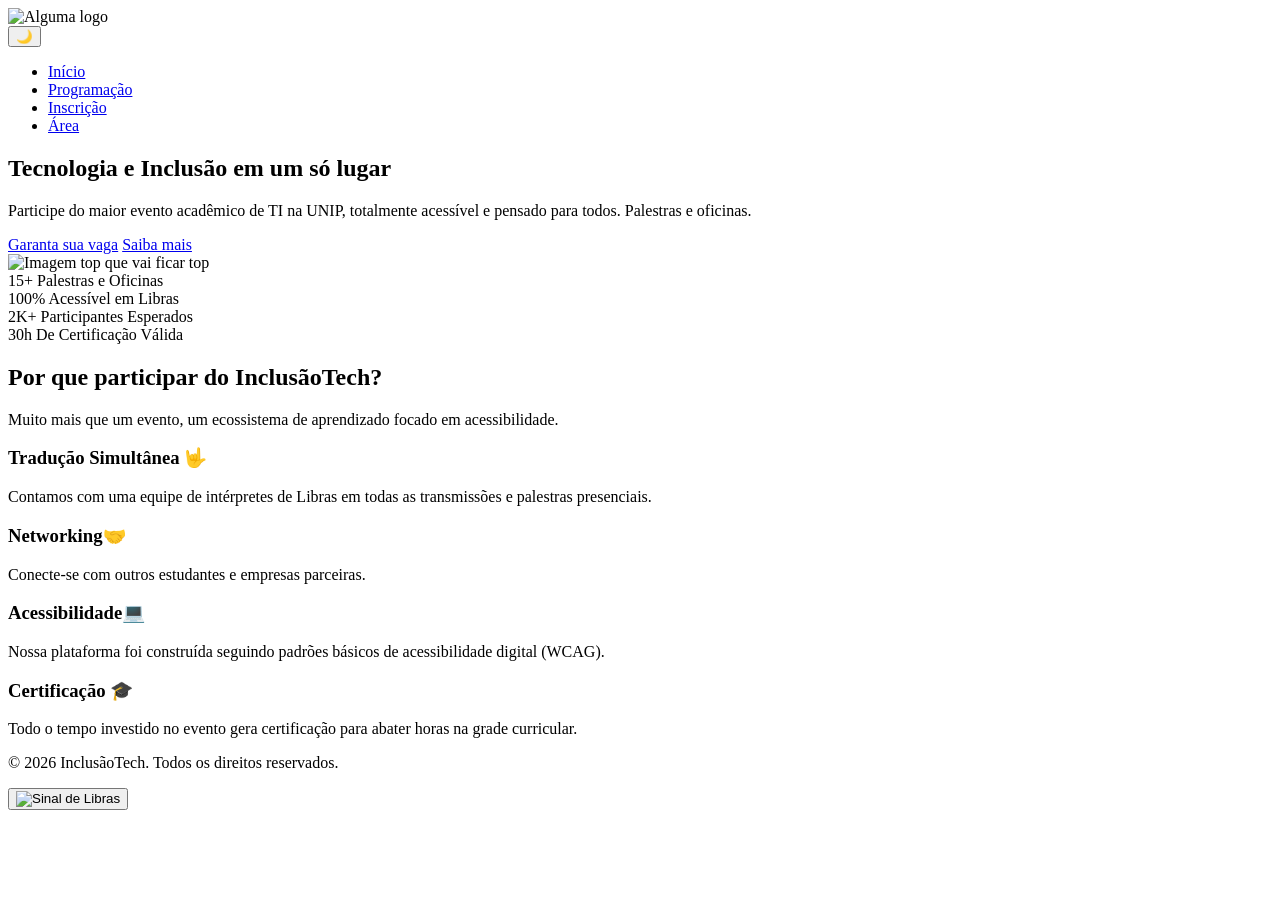
==== index.html @ a6cc50b3 "Add files via upload" ====
<!DOCTYPE html>
<html lang="pt-BR">
<head>
    <meta charset="UTF-8">
    <meta name="viewport" content="width=device-width, initial-scale=1.0">
    <title>InclusãoTech - Tecnologia e Acessibilidade em TI</title>
    
    <link rel="stylesheet" href="CSS/style.css">
</head>
<body>

    <header class="cabecalho-principal">
        <div class="container flex-container">
            <div class="logo">
                <img src="img/logo-placeholder.png" alt="Alguma logo ">
            </div>
            
            <button id="btn-tema" class="btn-tema" aria-label="Alternar tema">🌙</button>

            <nav class="navegacao-principal">
                <ul>
                    <li><a href="index.html">Início</a></li>
                    <li><a href="programacao.html">Programação</a></li>
                    <li><a href="formulario.html">Inscrição</a></li>
                    <li><a href="area-participante.html">Área</a></li>
                </ul>
            </nav>
        </div>
    </header>

    <main>
        <section class="hero" id="inicio">
            <div class="container grid-hero">
                <div class="hero-conteudo">
                    <h1>Tecnologia e Inclusão em um só lugar</h1>
                    <p>Participe do maior evento acadêmico de TI na UNIP, totalmente acessível e pensado para todos. Palestras e oficinas.</p>
                    <div class="hero-botoes">
                        <a href="formulario.html" class="btn-primario">Garanta sua vaga</a>
                        <a href="#diferenciais" class="btn-secundario">Saiba mais</a>
                    </div>
                </div>
                <div class="hero-imagem">
                    <img src="img/hero-ilustration.png" alt="Imagem top que vai ficar top">
                </div>
            </div>
        </section>

        <section class="estatisticas">
            <div class="container grid-quatro-colunas">
                <div class="stat-item simple-card">
                    <span class="stat-numero">15+</span>
                    <span class="stat-texto">Palestras e Oficinas</span>
                </div>
                <div class="stat-item simple-card">
                    <span class="stat-numero">100%</span>
                    <span class="stat-texto">Acessível em Libras</span>
                </div>
                <div class="stat-item simple-card">
                    <span class="stat-numero">2K+</span>
                    <span class="stat-texto">Participantes Esperados</span>
                </div>
                <div class="stat-item simple-card">
                    <span class="stat-numero">30h</span>
                    <span class="stat-texto">De Certificação Válida</span>
                </div>
            </div>
        </section>

        <section id="diferenciais" class="diferenciais container">
            <div class="cabecalho-secao">
                <h2>Por que participar do InclusãoTech?</h2>
                <p>Muito mais que um evento, um ecossistema de aprendizado focado em acessibilidade.</p>
            </div>
            
            <div class="bento-grid">
                <div class="bento-item bento-grande simple-card">
                    <h3>Tradução Simultânea 🤟</h3>
                    <p>Contamos com uma equipe de intérpretes de Libras em todas as transmissões e palestras presenciais.</p>
                </div>
                <div class="bento-item simple-card">
                    <h3>Networking🤝</h3>
                    <p>Conecte-se com outros estudantes e empresas parceiras.</p>
                </div>
                <div class="bento-item simple-card">
                    <h3>Acessibilidade💻</h3>
                    <p>Nossa plataforma foi construída seguindo padrões básicos de acessibilidade digital (WCAG).</p>
                </div>
                <div class="bento-item bento-largo simple-card">
                    <h3>Certificação 🎓</h3>
                    <p>Todo o tempo investido no evento gera certificação para abater horas na grade curricular.</p>
                </div>
            </div>
        </section>
    </main>

    <footer class="rodape-principal">
        <div class="container"><p>&copy; 2026 InclusãoTech. Todos os direitos reservados.</p></div>
    </footer>

    <button class="btn-libras" aria-label="Ativar tradutor de Libras">
        <img src="img/icone-libras.png" alt="Sinal de Libras">
    </button>

    <script src="js/script.js"></script>
</body>
</html>
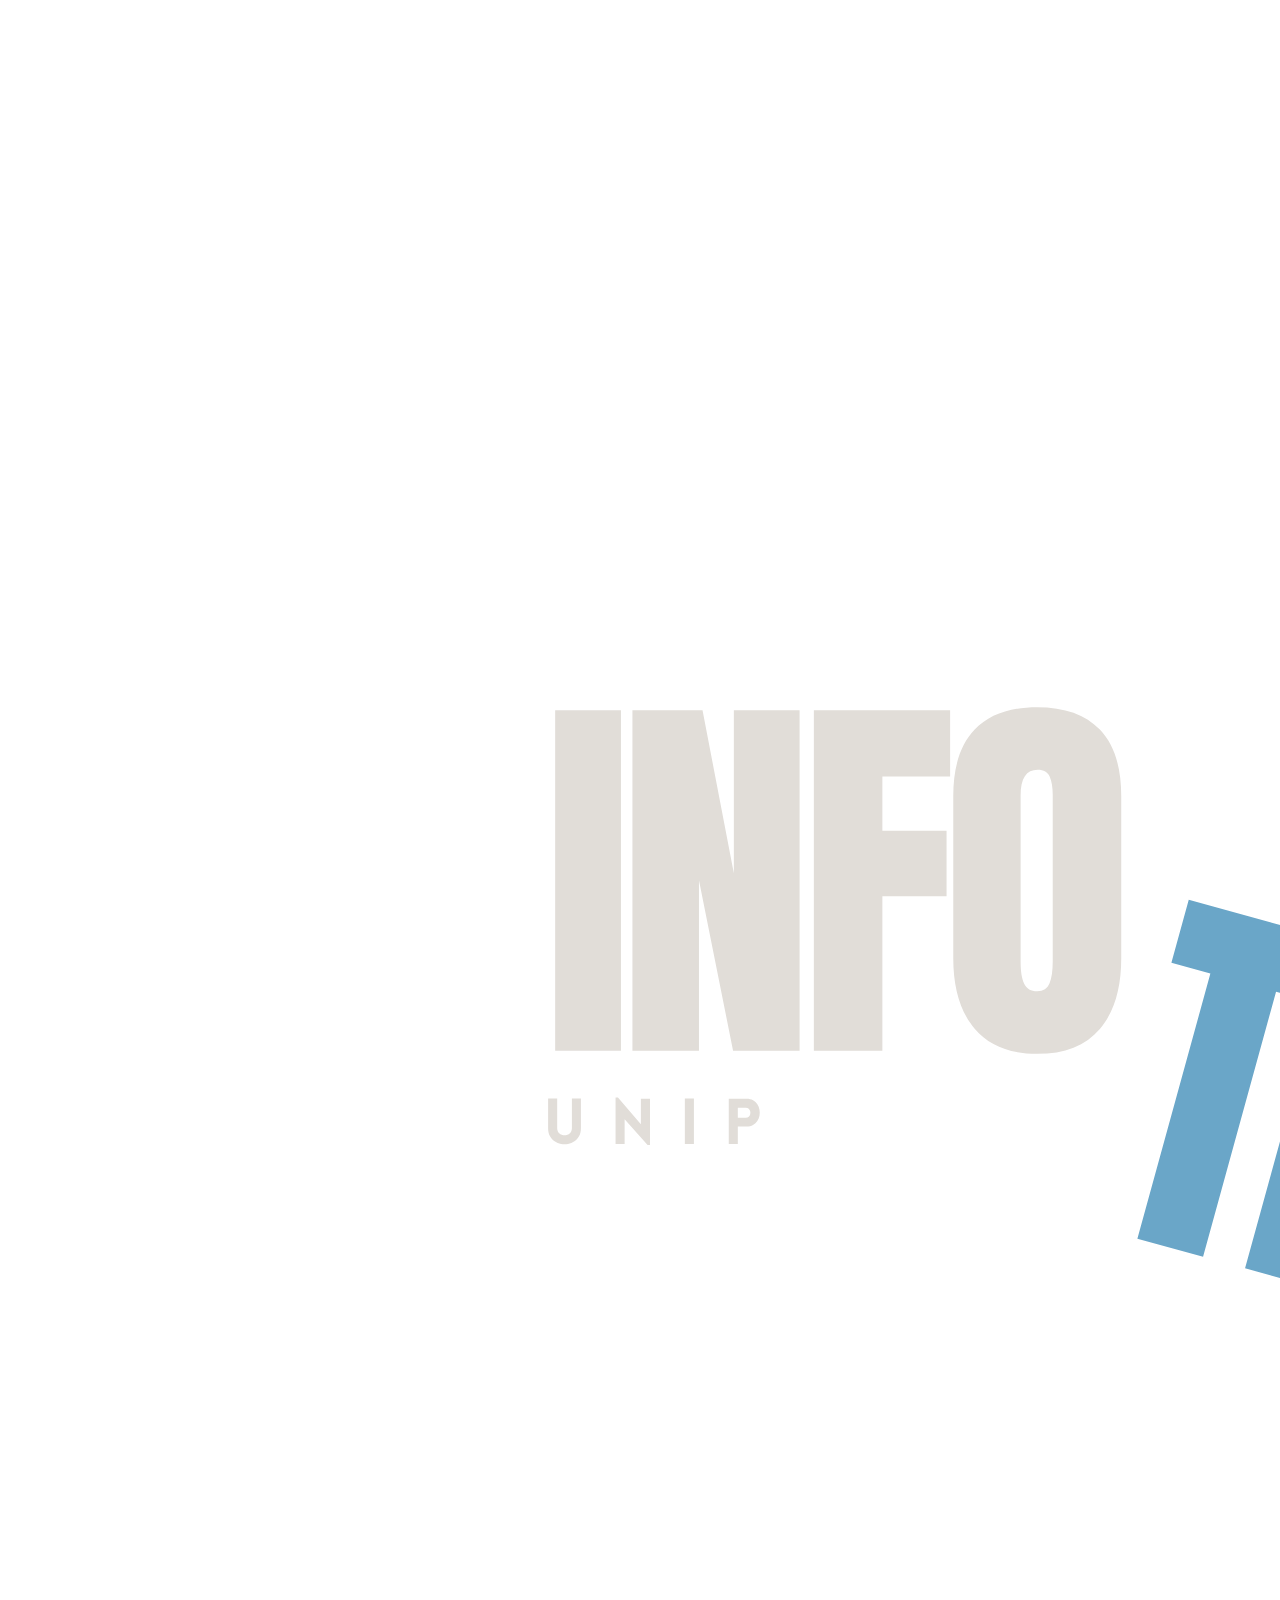
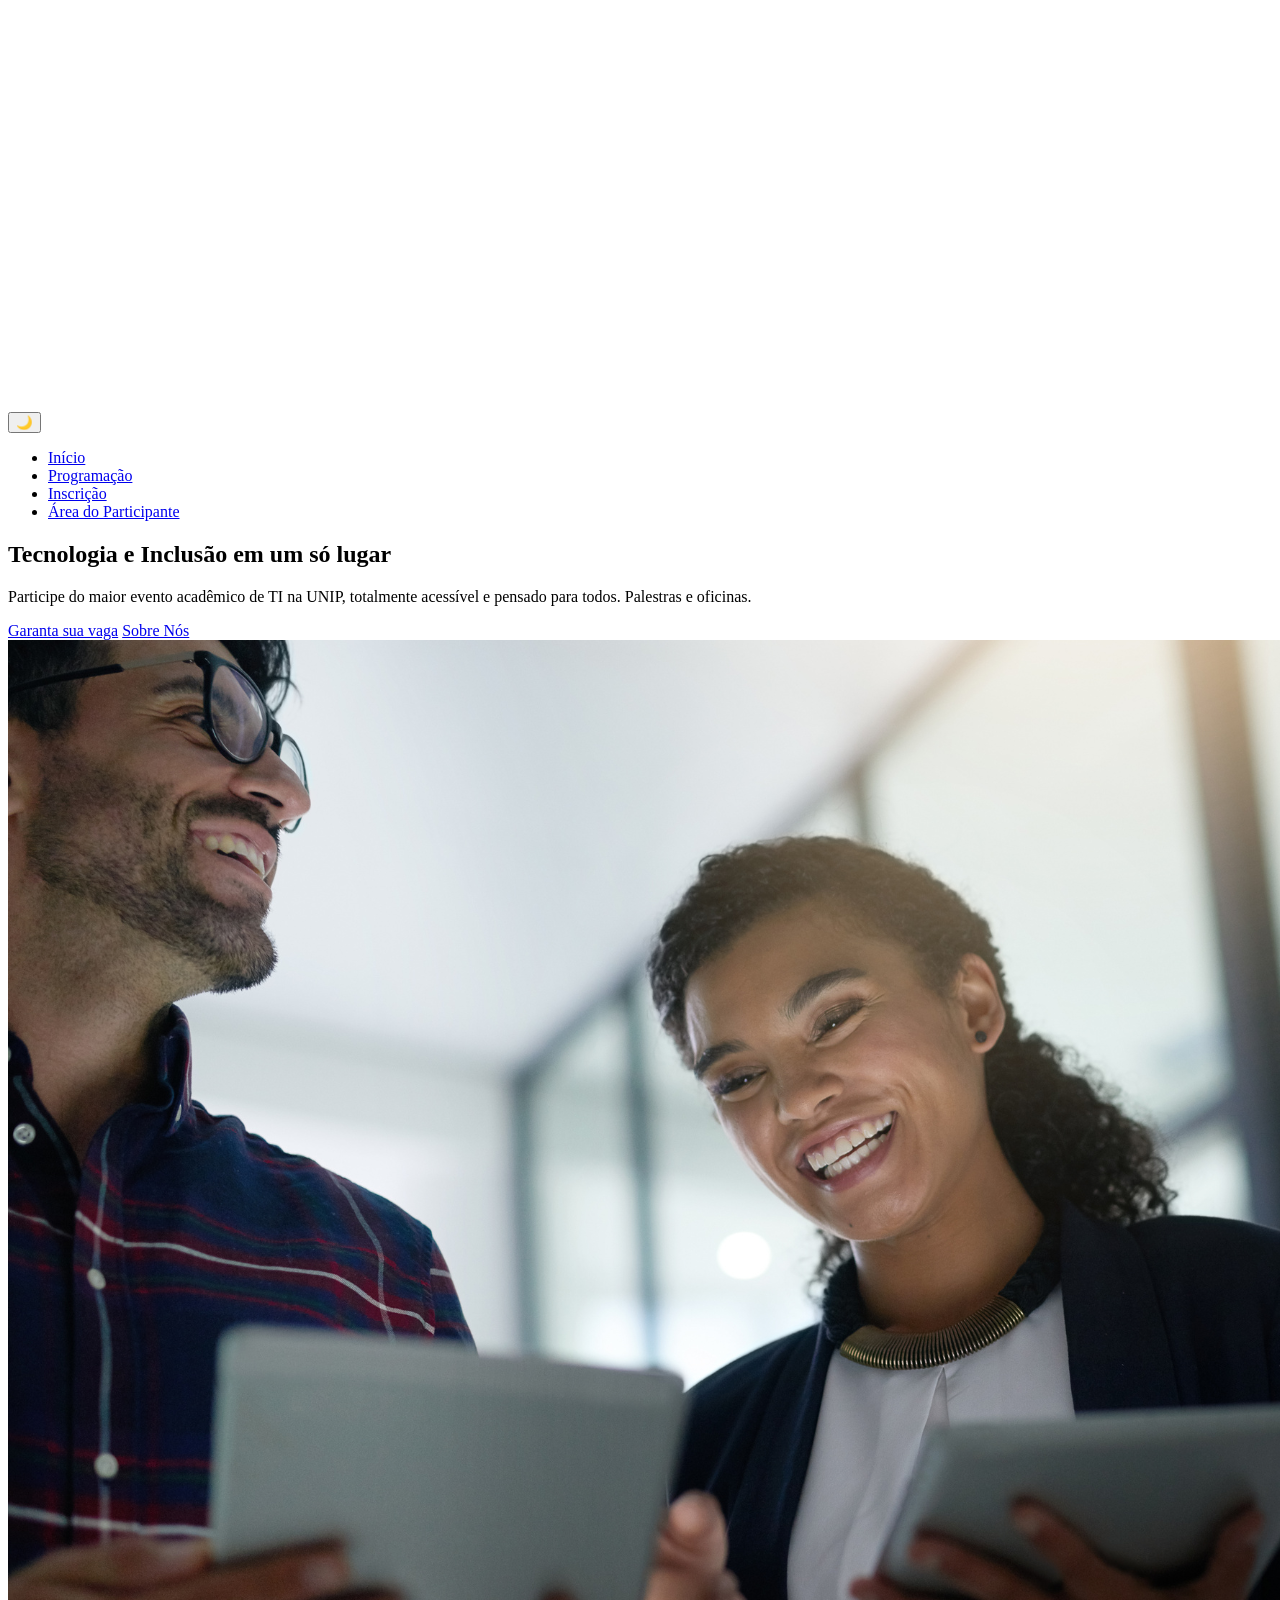
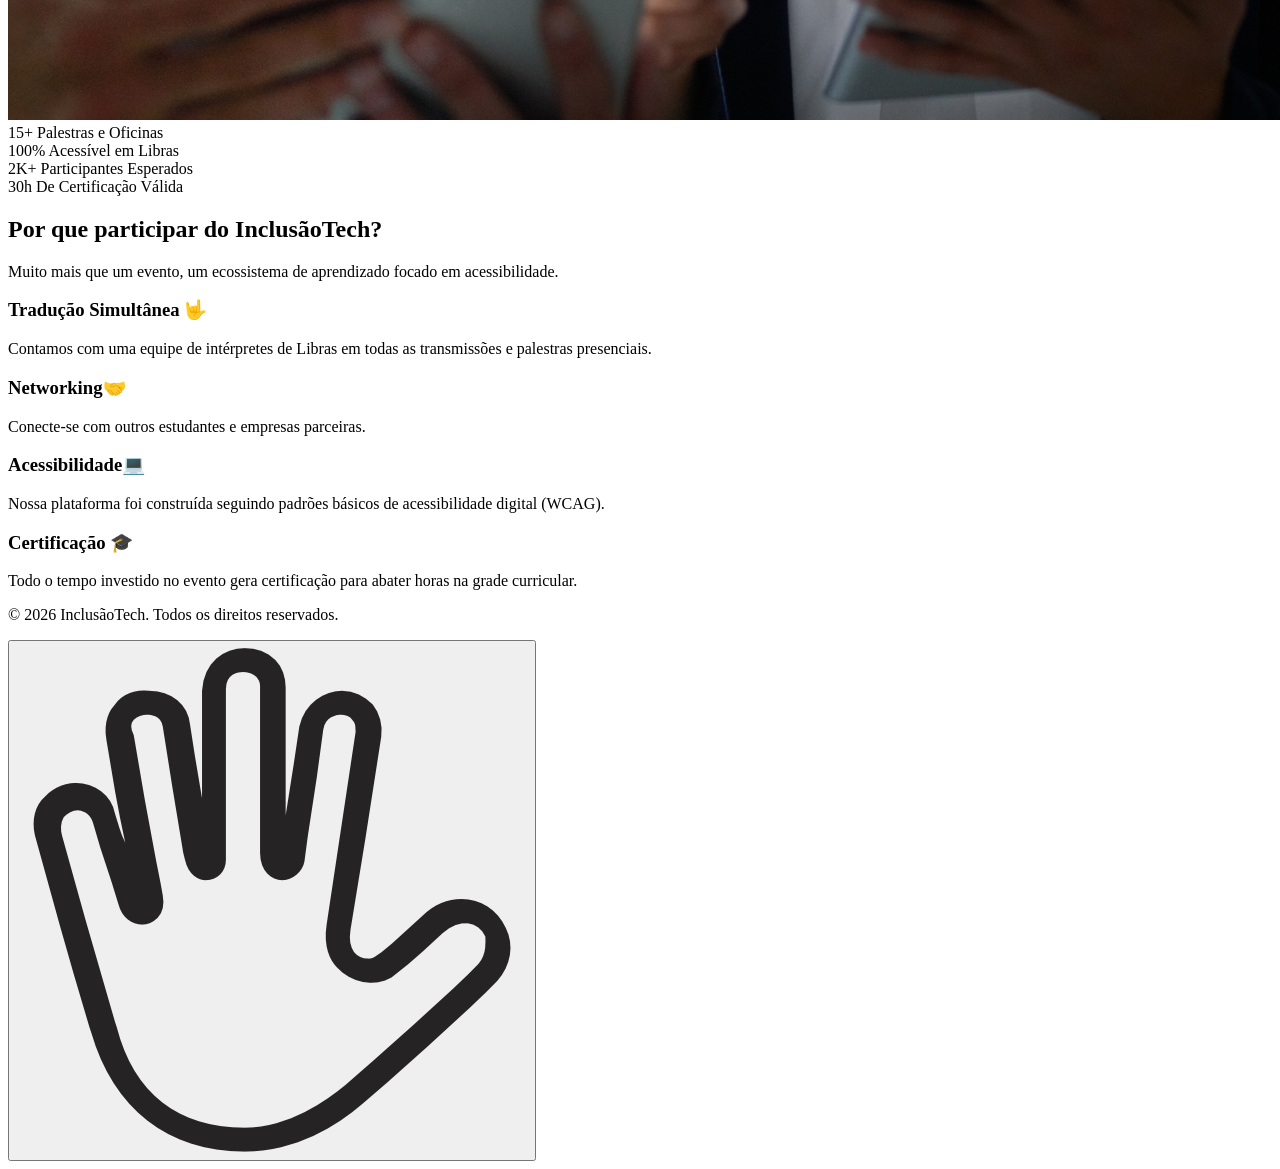
==== commit 42aa3a5a: "Ajuste de layout full-width, nova logo e correção da checkbox" ====
--- a/index.html
+++ b/index.html
@@ -12,7 +12,7 @@
     <header class="cabecalho-principal">
         <div class="container flex-container">
             <div class="logo">
-                <img src="img/logo-placeholder.png" alt="Alguma logo ">
+                <img src="img/INFo.svg" >
             </div>
             
             <button id="btn-tema" class="btn-tema" aria-label="Alternar tema">🌙</button>
@@ -22,25 +22,25 @@
                     <li><a href="index.html">Início</a></li>
                     <li><a href="programacao.html">Programação</a></li>
                     <li><a href="formulario.html">Inscrição</a></li>
-                    <li><a href="area-participante.html">Área</a></li>
+                    <li><a href="area-participante.html">Área do Participante   </a></li>
                 </ul>
             </nav>
         </div>
     </header>
 
     <main>
-        <section class="hero" id="inicio">
-            <div class="container grid-hero">
+        <section class="hero-wrapper">
+            <div class="container">
                 <div class="hero-conteudo">
                     <h1>Tecnologia e Inclusão em um só lugar</h1>
                     <p>Participe do maior evento acadêmico de TI na UNIP, totalmente acessível e pensado para todos. Palestras e oficinas.</p>
                     <div class="hero-botoes">
                         <a href="formulario.html" class="btn-primario">Garanta sua vaga</a>
-                        <a href="#diferenciais" class="btn-secundario">Saiba mais</a>
+                        <a href="sobre.html" class="btn-secundario">Sobre Nós</a>
                     </div>
                 </div>
                 <div class="hero-imagem">
-                    <img src="img/hero-ilustration.png" alt="Imagem top que vai ficar top">
+                    <img src="img/Pessoas.png" alt="Ilustração de pessoas diversas usando tecnologia">
                 </div>
             </div>
         </section>
@@ -98,7 +98,7 @@
     </footer>
 
     <button class="btn-libras" aria-label="Ativar tradutor de Libras">
-        <img src="img/icone-libras.png" alt="Sinal de Libras">
+        <img src="img/Libras.png" alt="Sinal de Libras">
     </button>
 
     <script src="js/script.js"></script>
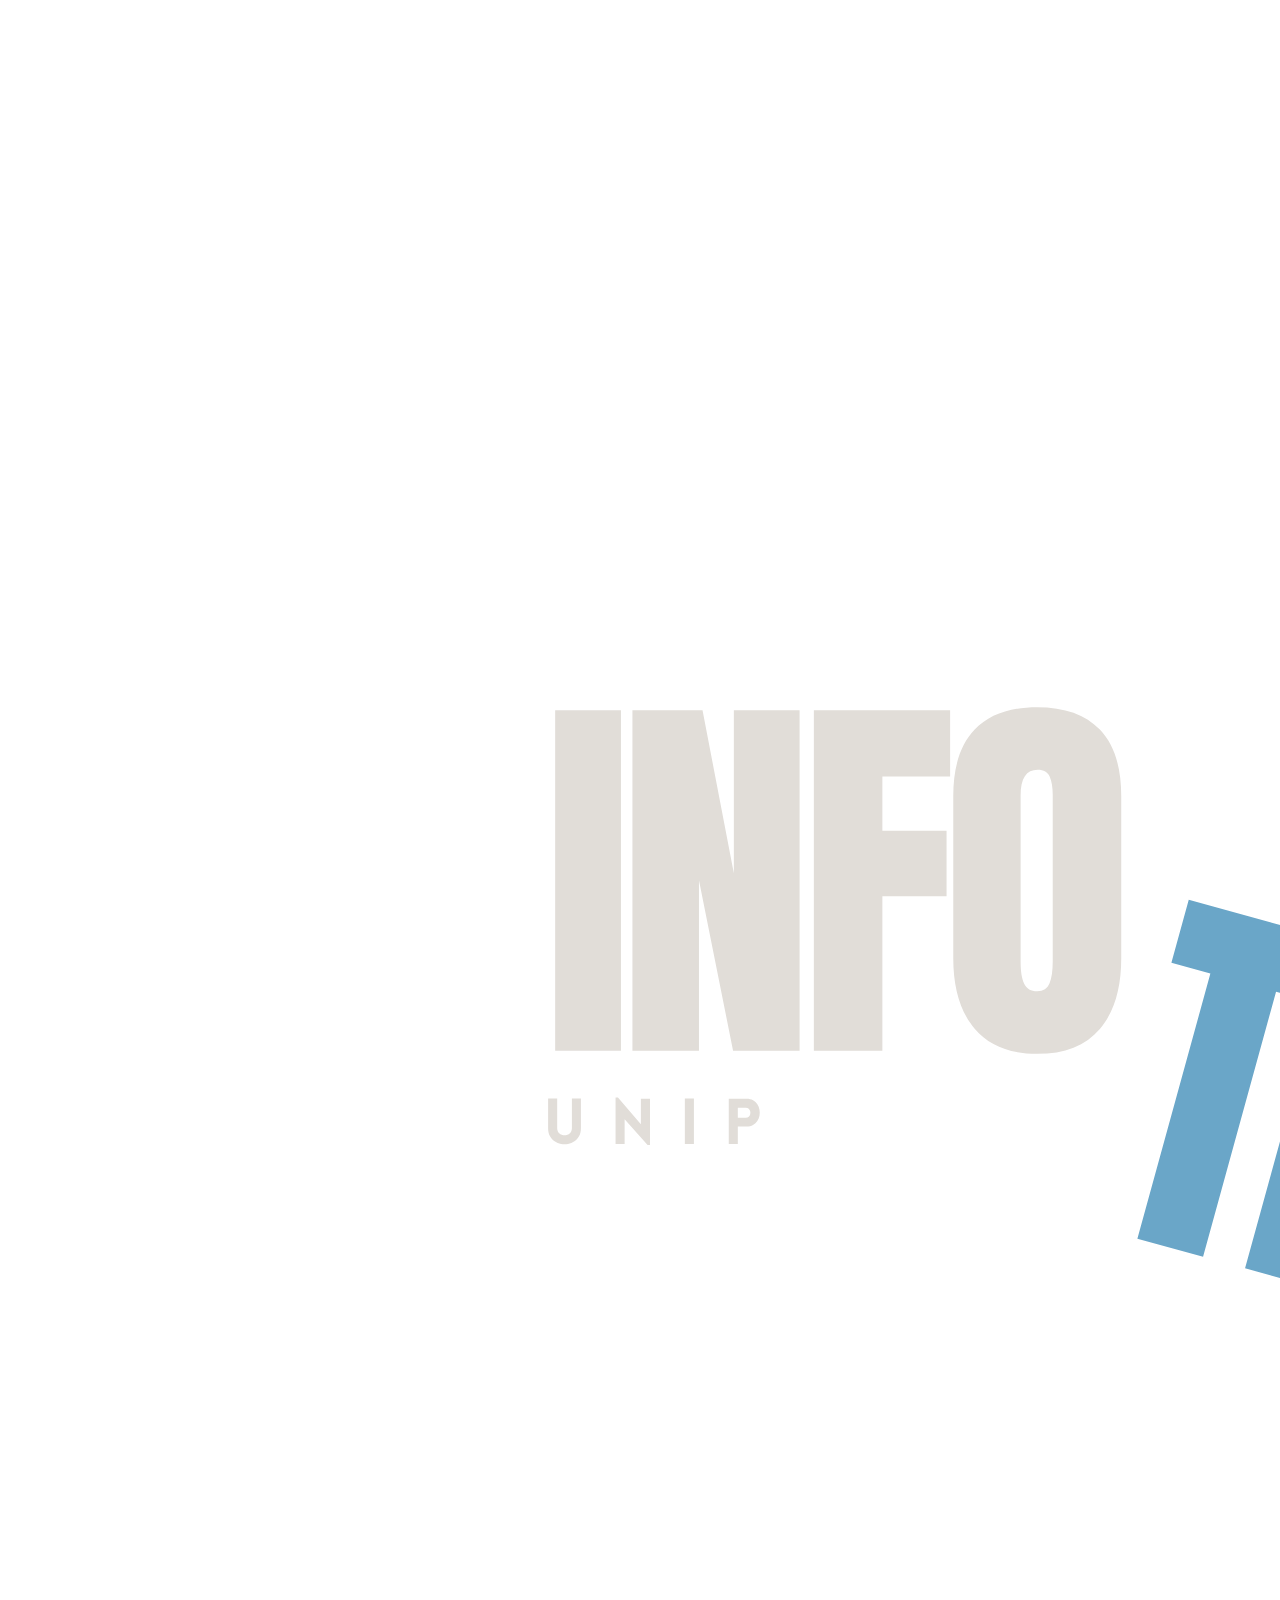
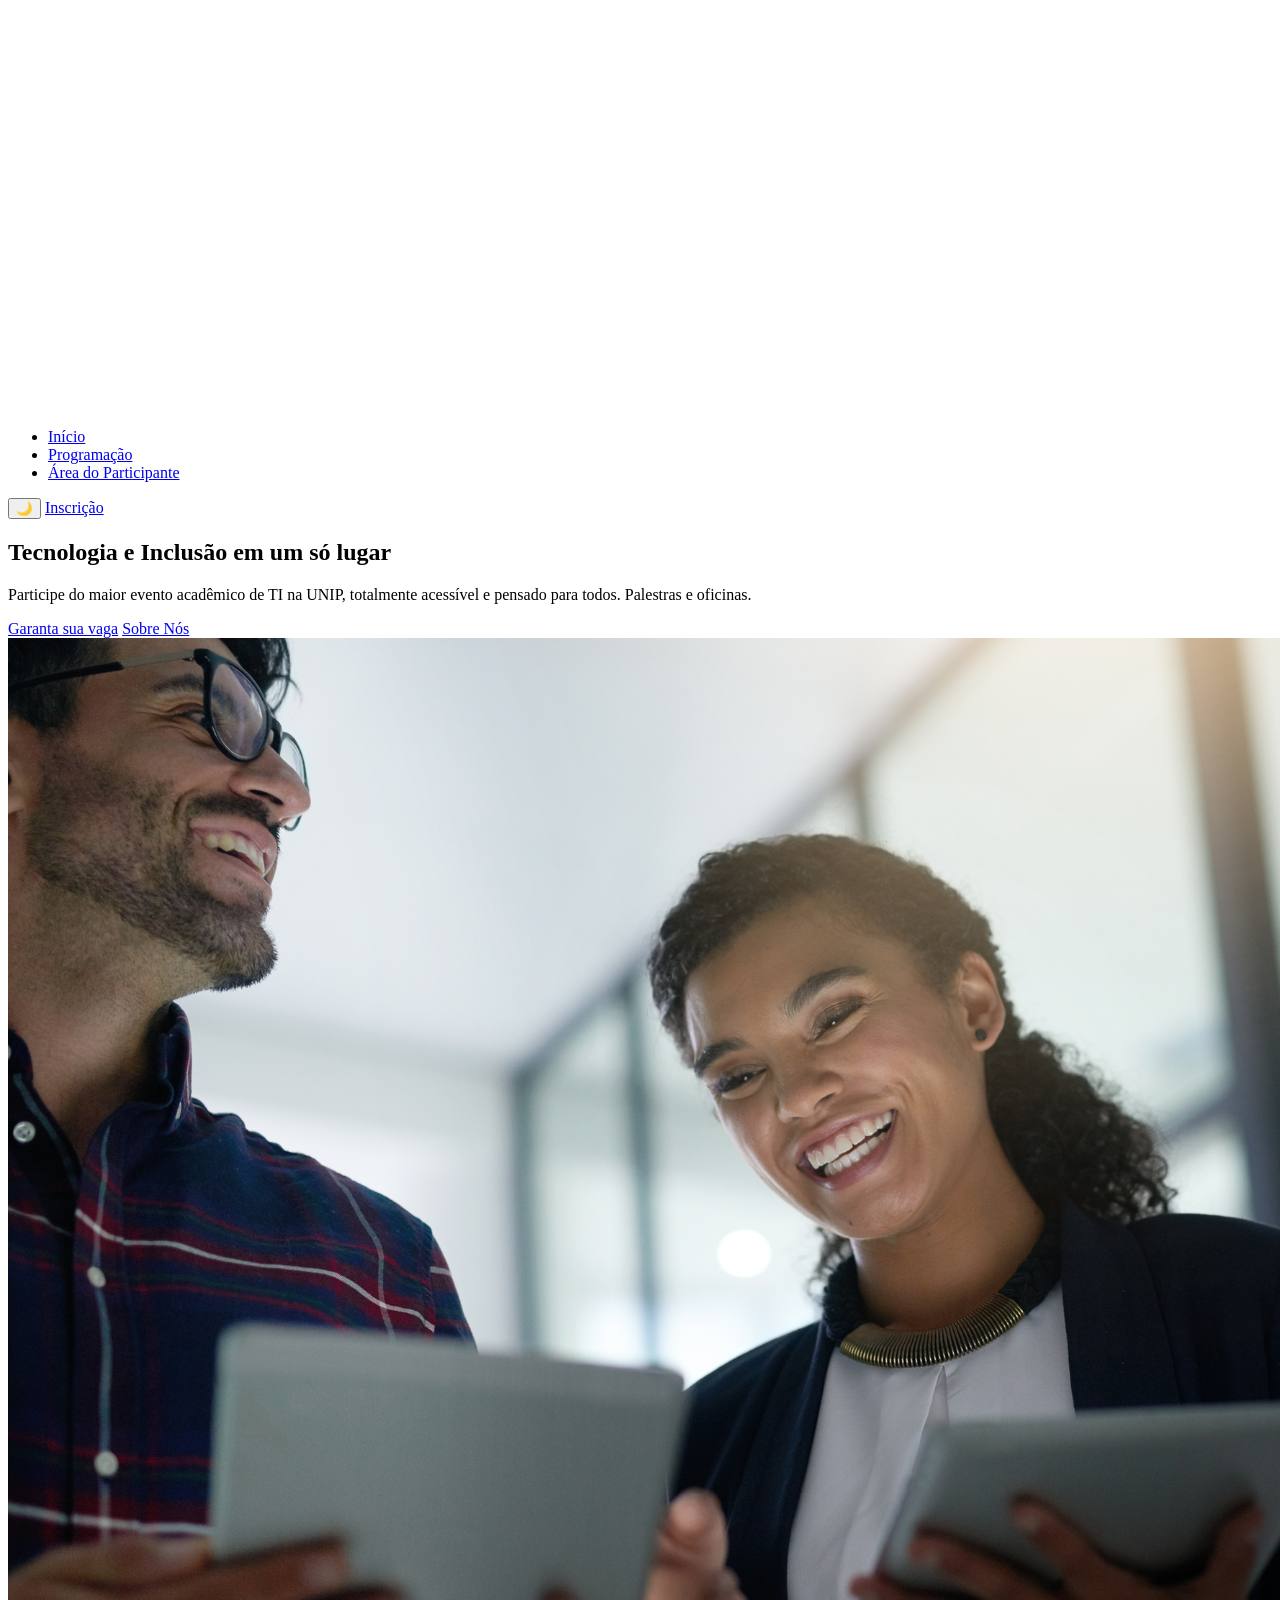
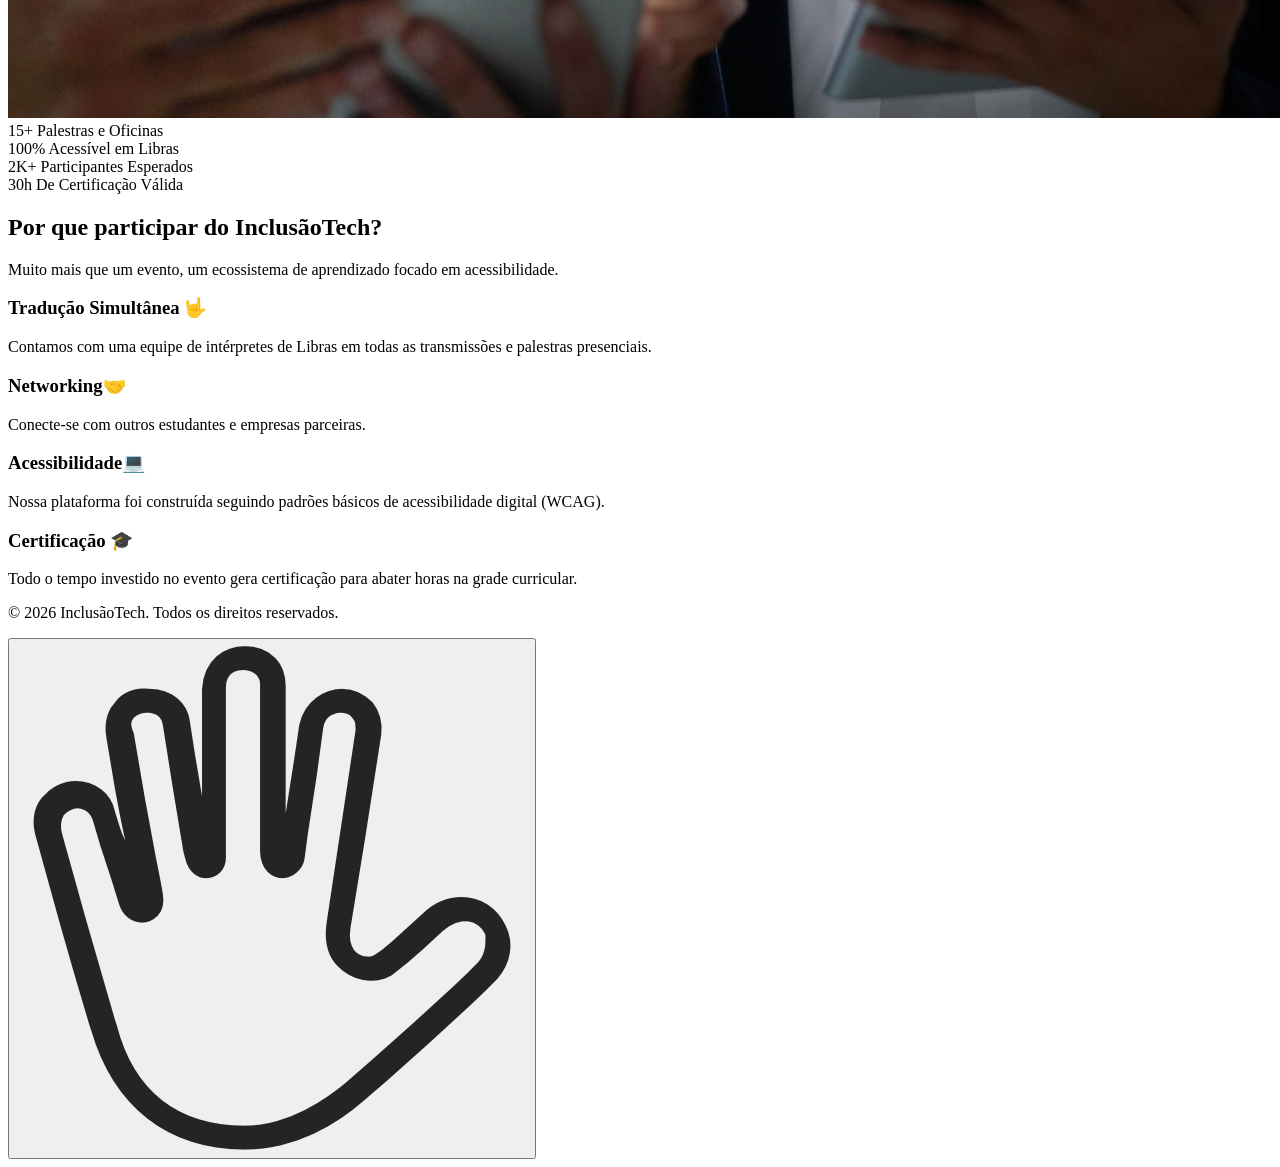
==== commit 10b00bd0: "ultima configuração da NavBar" ====
--- a/index.html
+++ b/index.html
@@ -10,24 +10,27 @@
 <body>
 
     <header class="cabecalho-principal">
-        <div class="container flex-container">
+        <div class="container navbar-grid">
             <div class="logo">
-                <img src="img/INFo.svg" >
+                <a href="index.html">
+                    <img src="img/INFo.svg" alt="Logo InfoTech UNIP">
+                </a>
             </div>
-            
-            <button id="btn-tema" class="btn-tema" aria-label="Alternar tema">🌙</button>
 
             <nav class="navegacao-principal">
                 <ul>
                     <li><a href="index.html">Início</a></li>
                     <li><a href="programacao.html">Programação</a></li>
-                    <li><a href="formulario.html">Inscrição</a></li>
-                    <li><a href="area-participante.html">Área do Participante   </a></li>
+                    <li><a href="area-participante.html">Área do Participante</a></li>  
                 </ul>
             </nav>
+
+            <div class="navbar-acoes">
+                <button id="btn-tema" class="btn-tema" title="Alternar Tema">🌙</button>
+                <a href="formulario.html" class="btn-nav-inscricao">Inscrição</a>
+            </div>
         </div>
     </header>
-
     <main>
         <section class="hero-wrapper">
             <div class="container">
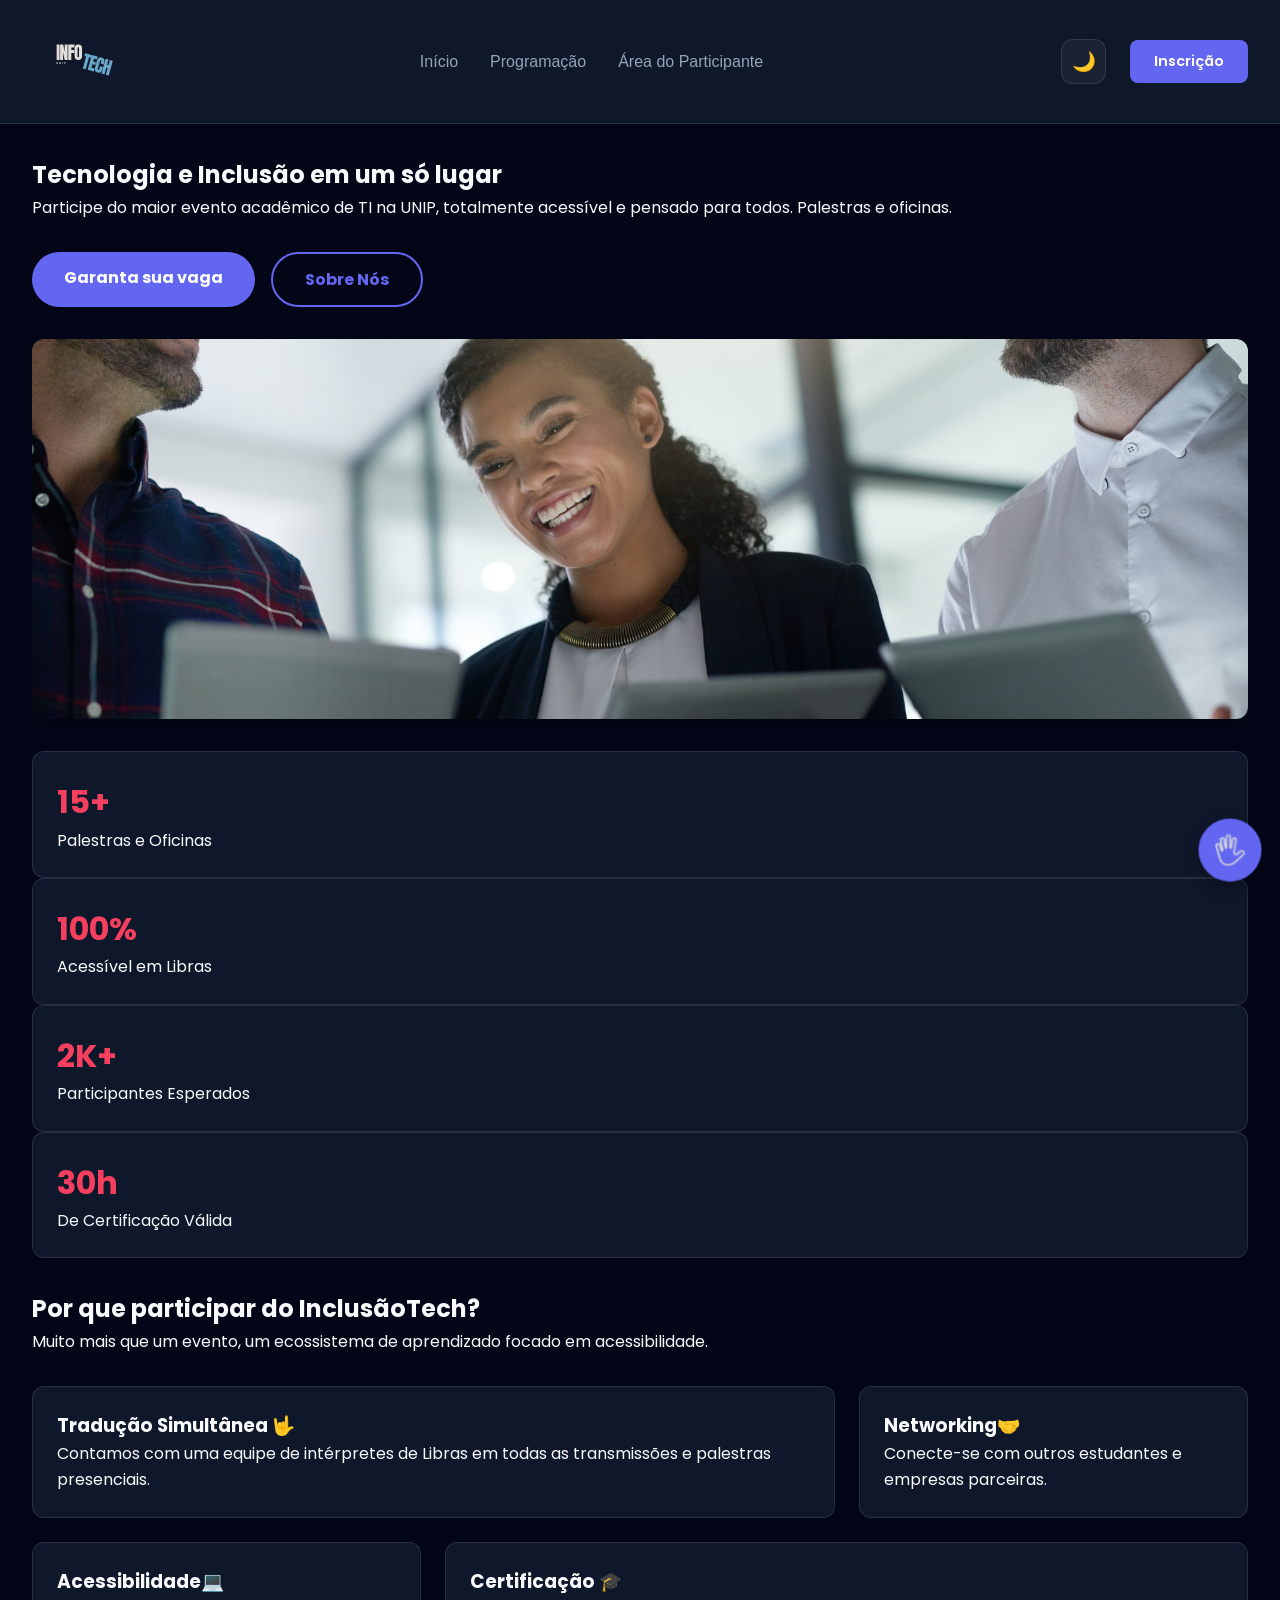
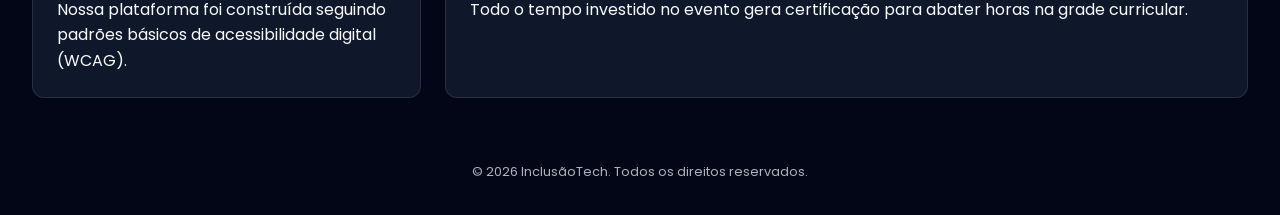
==== commit bf530bc6: "organizacao de pastas" ====
--- a/index.html
+++ b/index.html
@@ -5,7 +5,7 @@
     <meta name="viewport" content="width=device-width, initial-scale=1.0">
     <title>InclusãoTech - Tecnologia e Acessibilidade em TI</title>
     
-    <link rel="stylesheet" href="CSS/style.css">
+    <link rel="stylesheet" href="./css/style.css">
 </head>
 <body>
 
@@ -13,7 +13,7 @@
         <div class="container navbar-grid">
             <div class="logo">
                 <a href="index.html">
-                    <img src="img/INFo.svg" alt="Logo InfoTech UNIP">
+                    <img src="./img/INFo.svg" alt="Logo InfoTech UNIP">
                 </a>
             </div>
 
@@ -101,9 +101,9 @@
     </footer>
 
     <button class="btn-libras" aria-label="Ativar tradutor de Libras">
-        <img src="img/Libras.png" alt="Sinal de Libras">
+        <img src="./img/Libras.png" alt="Sinal de Libras">
     </button>
 
-    <script src="js/script.js"></script>
+    <script src="./js/script.js"></script>
 </body>
 </html>
--- a/css/style.css
+++ b/css/style.css
@@ -0,0 +1,558 @@
+
+@import url('https://fonts.googleapis.com/css2?family=Poppins:wght@300;400;600;700&display=swap');
+
+:root {
+    /* TEMA ESCURO  */
+    --cor-fundo: #020617;
+    --cor-card: #0f172a;
+    --cor-texto: #f8fafc;
+    --cor-texto-mutado: #94a3b8;
+    --cor-primaria: #6366f1; 
+    --cor-secundaria: #f43f5e;
+    --borda: 1px solid rgba(255, 255, 255, 0.1);
+    --radius: 12px;
+}
+
+body.dark-theme {
+    /* TEMA CLARO  */
+    --cor-fundo: #f1f5f9;
+    --cor-card: #ffffff;
+    --cor-texto: #0f172a;
+    --cor-texto-mutado: #475569;
+    --cor-primaria: #4f46e5;
+    --borda: 1px solid rgba(0, 0, 0, 0.1);
+}
+
+
+
+
+
+* { margin: 0; padding: 0; box-sizing: border-box; }
+
+body {
+    font-family: 'Poppins', sans-serif;
+    background-color: var(--cor-fundo);
+    color: var(--cor-texto);
+    line-height: 1.6;
+    transition: all 0.3s ease;
+    min-height: 100vh;
+    display: flex;
+    flex-direction: column;
+}
+
+.container { 
+    width: 95%;          
+    max-width: 1600px;   
+    margin: 0 auto; 
+}
+
+.flex-container { 
+    display: flex; 
+    justify-content: space-between; 
+    align-items: center; 
+    flex-wrap: wrap; 
+}
+
+main { 
+    flex-grow: 1; 
+    padding: 2rem 0; 
+}
+
+
+.card-base, .simple-card, .bento-item, .card-palestra {
+    background-color: var(--cor-card);
+    border: var(--borda);
+    border-radius: var(--radius);
+    padding: 1.5rem;
+    transition: transform 0.3s ease, box-shadow 0.3s ease;
+}
+
+.card-base:hover, .simple-card:hover, .bento-item:hover, .card-palestra:hover {
+    transform: translateY(-8px); 
+    box-shadow: 0 10px 20px rgba(0,0,0,0.2);
+}
+
+/* 
+   Cabeçalho e Botões 
+ */
+.cabecalho-principal {
+    background-color: var(--cor-card);
+    padding: 0.8rem 0;
+    border-bottom: var(--borda);
+    position: sticky; /* Ela gruda no topo ao rolar */
+    top: 0;
+    z-index: 1000;
+    backdrop-filter: blur(10px); /* Efeito de vidro se o fundo for levemente transparente */
+}
+
+.navbar-grid {
+    display: flex;
+    justify-content: space-between;
+    align-items: center;
+}
+
+.logo img {
+    height: 90px; /* Aumentei para dar presença */
+    width: auto;
+    transition: transform 0.3s ease;
+}
+
+
+.logo img:hover {
+    transform: scale(1.05);
+}
+
+
+@media (max-width: 600px) {
+    .logo img {
+        max-height: 60px;
+    }
+}
+
+.navegacao-principal ul {
+    list-style: none;
+    display: flex;
+    gap: 2rem;
+}
+
+.navegacao-principal a {
+    text-decoration: none;
+    color: var(--cor-texto-mutado);
+    font-weight: 500;
+    font-size: 1rem;
+    transition: color 0.3s ease;
+    position: relative;
+}
+
+.navegacao-principal a:hover, 
+.navegacao-principal a.active {
+    color: var(--cor-primaria);
+}
+
+.navegacao-principal a::after {
+    content: '';
+    position: absolute;
+    width: 0;
+    height: 2px;
+    bottom: -5px;
+    left: 0;
+    background-color: var(--cor-primaria);
+    transition: width 0.3s ease;
+}
+
+.navegacao-principal a:hover::after {
+    width: 100%;
+}
+
+.navbar-acoes {
+    display: flex;
+    align-items: center;
+    gap: 1.5rem;
+}
+
+.btn-tema {
+    background: rgba(255, 255, 255, 0.05);
+    border: var(--borda);
+    font-size: 1.2rem;
+    cursor: pointer;
+    width: 45px;
+    height: 45px;
+    border-radius: 12px;
+    display: flex;
+    align-items: center;
+    justify-content: center;
+    transition: 0.3s;
+}
+
+.btn-tema:hover {
+    background: rgba(99, 102, 241, 0.1);
+    transform: rotate(15deg);
+}
+
+.btn-nav-inscricao {
+    background-color: var(--cor-primaria);
+    color: white;
+    padding: 0.6rem 1.5rem;
+    border-radius: 8px;
+    text-decoration: none;
+    font-weight: 600;
+    font-size: 0.9rem;
+    transition: 0.3s;
+}
+
+.btn-nav-inscricao:hover {
+    background-color: var(--cor-secundaria);
+    box-shadow: 0 4px 15px rgba(244, 63, 94, 0.3);
+}
+
+@media (max-width: 992px) {
+    .navegacao-principal { display: none; } 
+    .logo img { height: 70px; }
+}
+
+.btn-primario, .btn-secundario {
+    display: inline-block; 
+    padding: 0.8rem 2rem; 
+    border-radius: 50px; 
+    text-decoration: none; 
+    font-weight: bold; 
+    cursor: pointer; 
+    transition: 0.3s; 
+    border: none;
+}
+.btn-primario { 
+    background-color: 
+    var(--cor-primaria); 
+    color: white; 
+}
+
+.btn-secundario { 
+    background-color: transparent; 
+    color: var(--cor-primaria); 
+    border: 2px solid 
+    var(--cor-primaria); 
+}
+
+.btn-primario:hover { 
+    transform: scale(1.05); 
+}
+
+.btn-secundario:hover {
+    transform: scale(1.05);
+}
+
+
+/* 
+   Hero, Stats, e Bento do Index
+*/
+
+.hero { 
+    padding: 4rem 0; 
+    text-align: center; 
+}
+
+.hero h1 { 
+    font-size: 2.5rem; 
+    color: var(--cor-primaria); 
+    margin-bottom: 1rem; 
+}
+
+.hero-botoes { 
+    display: flex; 
+    gap: 1rem; 
+    justify-content: center; 
+    margin-top: 2rem; 
+}
+
+
+.hero-wrapper {
+    padding: rem 0;
+}
+
+.hero-grid {
+    display: flex;
+    align-items: center; 
+    justify-content: space-between;
+    gap: 3rem; 
+}
+
+.hero-conteudo {
+    
+    flex: 0 0 60%; 
+    text-align: left;
+}
+
+.hero-imagem {
+    margin-top: 2rem;
+    flex: 0 0 40%;
+    display: flex;
+    justify-content: center; 
+}
+
+.hero-imagem img {
+    width: 100%;
+    
+    height: 380px; 
+    object-fit: cover; 
+    border-radius: var(--radius); 
+    box-shadow: 0 10px 25px rgba(0,0,0,0.2); 
+}
+
+
+@media (max-width: 992px) {
+    .hero-grid {
+        flex-direction: column-reverse; 
+        text-align: center;
+    }
+    .hero-conteudo { text-align: center; flex: 1 1 100%; }
+    .hero-imagem { flex: 1 1 100%; }
+    .hero-imagem img { height: 280px; }
+}
+
+.estatisticas { 
+    padding: 2rem 0; 
+}
+
+.grid-stats { 
+    display: grid; 
+    grid-template-columns: repeat(auto-fit, minmax(200px, 1fr)); 
+    gap: 1.5rem; 
+}
+
+.stat-numero { 
+    display: block; 
+    font-size: 2rem; 
+    font-weight: 700; 
+    color: var(--cor-secundaria); 
+}
+
+.bento-grid { 
+    display: grid; 
+    grid-template-columns: 1fr; 
+    gap: 1.5rem; 
+    margin-top: 2rem; 
+}
+
+@media (min-width: 992px) {
+    .bento-grid { grid-template-columns: repeat(3, 1fr); }
+    .bento-grande { grid-column: 1 / 3; }
+    .bento-largo { grid-column: 2 / 4; }
+    .hero { text-align: left; }
+    .hero-botoes { justify-content: flex-start; }
+}
+
+/* 
+   Página: Programação
+ */
+.grid-programacao { 
+    display: grid; 
+    grid-template-columns: 
+    repeat(auto-fit, minmax(300px, 1fr)); 
+    gap: 1.5rem; 
+    margin-top: 2rem; 
+}
+
+.card-hora { 
+    color: 
+    var(--cor-secundaria); 
+    font-weight: bold; 
+    font-size: 1.2rem; 
+    display: block; 
+    margin-bottom: 0.5rem; 
+}
+
+.badge-acessibilidade { 
+    background: rgba(99, 102, 241, 0.1); 
+    color: var(--cor-primaria); 
+    padding: 0.2rem 0.6rem; 
+    border-radius: 4px; 
+    font-size: 0.8rem; 
+}
+
+/* 
+   Página: Formulário
+ */
+
+.secao-formulario { 
+    max-width: 700px; 
+    margin: 2rem auto; 
+}
+
+.form-inscricao fieldset { 
+    border: var(--borda); 
+    padding: 1.5rem; 
+    border-radius: var(--radius); 
+    margin-bottom: 1.5rem; 
+}
+
+.form-inscricao legend { 
+    padding: 0 0.5rem; 
+    font-weight: bold; 
+    color: var(--cor-primaria); 
+}
+
+.grupo-input { 
+    margin-bottom: 1.2rem; 
+    display: flex; 
+    flex-direction: column; 
+}
+
+.grupo-input input, 
+.grupo-input select {
+    width: 100%; 
+    padding: 0.8rem; 
+    border-radius: 8px; 
+    border: var(--borda); 
+    background: var(--cor-fundo); 
+    color: var(--cor-texto); 
+    margin-top: 0.4rem;
+    font-family: inherit;
+}
+
+.linha-dupla { 
+    display: grid; 
+    grid-template-columns: 1fr 1fr; 
+    gap: 1rem; 
+}
+
+
+.checkbox-container {
+    display: flex; 
+    flex-direction: row; 
+    align-items: center; 
+    gap: 15px; 
+    margin-top: 1.5rem;
+    padding: 1rem;
+    background: rgba(99, 102, 241, 0.05);
+    border-radius: var(--radius);
+    cursor: pointer;
+}
+
+
+.form-inscricao .checkbox-container input[type="checkbox"] {
+    width: 20px; 
+    height: 20px;
+    margin: 0;
+    flex-shrink: 0; 
+}
+
+.checkbox-container label {
+    font-size: 0.85rem;
+    cursor: pointer;
+    margin: 0;
+    line-height: 1.4;
+}
+
+/* 
+    Página Participante
+*/
+.grid-dashboard { 
+    display: grid; 
+    grid-template-columns: 1fr; 
+    gap: 2rem; 
+}
+
+.lista-agenda { 
+    list-style: none; 
+}
+
+.lista-agenda li { 
+    padding: 1rem 0; 
+    border-bottom: 
+    var(--borda); 
+    display: flex; 
+    justify-content: space-between; 
+}
+
+.status-confirmado { 
+    color: #10b981; 
+    font-weight: bold; 
+}
+
+@media (min-width: 992px) {
+    .grid-dashboard { grid-template-columns: 1fr 2fr; }
+}
+
+/* 
+   Rodapé e Libras
+*/
+.rodape-principal { 
+    text-align: center; 
+    padding: 2rem; 
+    opacity: 0.7; 
+    font-size: 0.8rem; 
+}
+
+.btn-libras {
+    position: fixed; 
+    bottom: 20px; 
+    right: 20px; 
+    background-color: 
+    var(--cor-primaria); 
+    border: none; 
+    border-radius: 50%; 
+    width: 60px; 
+    height: 60px; 
+    cursor: pointer; 
+    box-shadow: 0 5px 15px rgba(0,0,0,0.3); 
+    display: flex; 
+    justify-content: center; 
+    align-items: center;
+     transform: scale(1.05);
+}
+.btn-libras img { 
+    width: 30px; 
+    filter: invert(1); 
+}
+
+/* 
+    Página Sobre Nós
+ */
+.secao-sobre-cheia { 
+    padding: 3rem 0; 
+    animation: fadeIn 0.8s ease; 
+}
+
+.conteudo-sobre { 
+    margin-bottom: 3rem; 
+}
+
+.conteudo-sobre h2 { 
+    color: var(--cor-primaria); 
+    margin-bottom: 1.5rem; 
+}
+
+.grid-tres-colunas { 
+    display: grid; 
+    grid-template-columns: repeat(auto-fit, minmax(200px, 1fr)); 
+    gap: 1.5rem; 
+    margin-top: 2rem; 
+}
+
+.box-valor { 
+    background: rgba(99, 102, 241, 0.05); 
+    padding: 1.5rem; 
+    border-radius: 8px; 
+    border-left: 4px solid var(--cor-secundaria); 
+}
+
+.equipe-secao { text-align: center; margin-top: 4rem; }
+.grid-equipe { 
+    display: flex; 
+    flex-wrap: wrap; 
+    justify-content: center; 
+    gap: 2rem; 
+    margin-top: 2rem;
+    max-width: 1000px; 
+    margin-left: auto;
+    margin-right: auto;
+}
+
+.card-membro { 
+    flex: 0 1 calc(30% - 1rem); 
+    min-width: 250px; 
+    text-align: center;
+}
+
+
+@media (max-width: 768px) {
+    .card-membro {
+        flex: 1 1 100%;
+    }
+}
+
+.card-membro { text-align: center; }
+.foto-membro { 
+    font-size: 3rem; 
+    background: var(--cor-fundo); 
+    width: 80px; height: 80px; 
+    line-height: 80px; 
+    margin: 0 auto 1rem; 
+    border-radius: 50%; 
+    border: 2px solid var(--cor-primaria); 
+}
+
+@keyframes fadeIn {
+    from { opacity: 0; transform: translateY(10px); }
+    to { opacity: 1; transform: translateY(0); }
+}
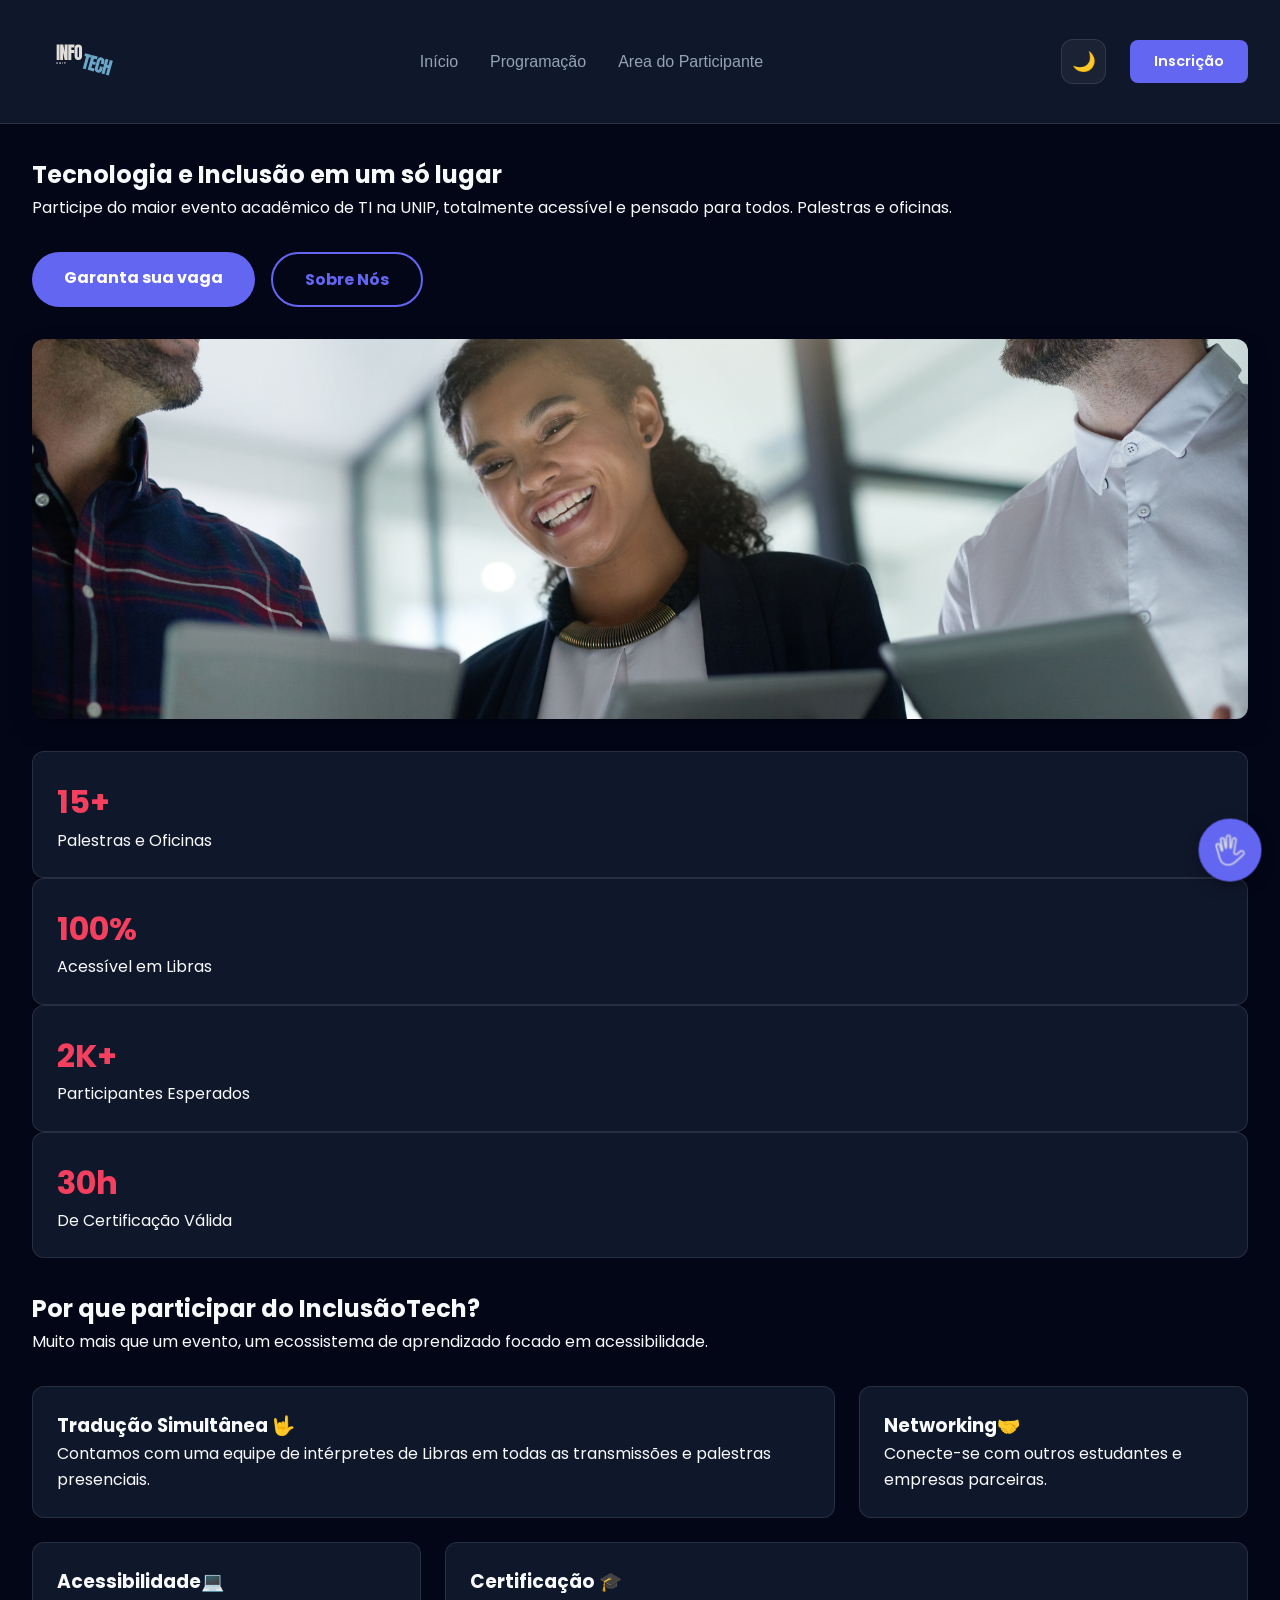
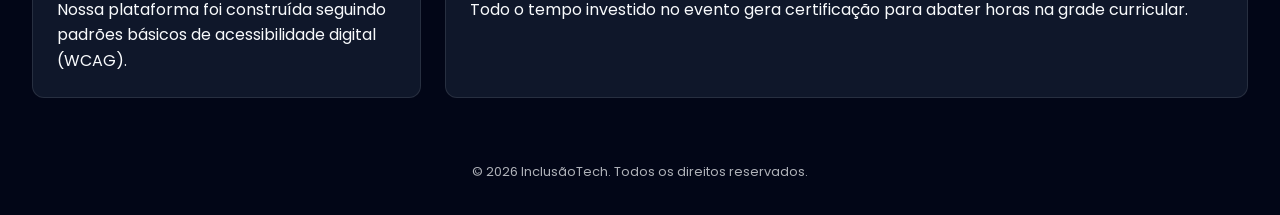
==== commit 99c663b4: "Ultimas alterações no Front-end" ====
--- a/index.html
+++ b/index.html
@@ -12,16 +12,15 @@
     <header class="cabecalho-principal">
         <div class="container navbar-grid">
             <div class="logo">
-                <a href="index.html">
-                    <img src="./img/INFo.svg" alt="Logo InfoTech UNIP">
-                </a>
+                <a href="index.html"><img src="./img/INFo.svg" alt="Logo"></a>
             </div>
 
-            <nav class="navegacao-principal">
-                <ul>
+            <button class="menu-toggle" id="menu-toggle" aria-label="Abrir Menu">☰</button>
+
+            <nav class="navegacao-principal" id="nav-links"> <ul>
                     <li><a href="index.html">Início</a></li>
                     <li><a href="programacao.html">Programação</a></li>
-                    <li><a href="area-participante.html">Área do Participante</a></li>  
+                    <li><a href="area-participante.html">Area do Participante</a></li>
                 </ul>
             </nav>
 
--- a/css/style.css
+++ b/css/style.css
@@ -75,14 +75,14 @@
 /* 
    Cabeçalho e Botões 
  */
+
 .cabecalho-principal {
     background-color: var(--cor-card);
     padding: 0.8rem 0;
     border-bottom: var(--borda);
-    position: sticky; /* Ela gruda no topo ao rolar */
+    position: sticky;
     top: 0;
     z-index: 1000;
-    backdrop-filter: blur(10px); /* Efeito de vidro se o fundo for levemente transparente */
 }
 
 .navbar-grid {
@@ -91,27 +91,17 @@
     align-items: center;
 }
 
+/* 1. Lado Esquerdo: Logo */
 .logo img {
-    height: 90px; /* Aumentei para dar presença */
+    height: 90px;
     width: auto;
-    transition: transform 0.3s ease;
-}
-
-
-.logo img:hover {
-    transform: scale(1.05);
-}
-
-
-@media (max-width: 600px) {
-    .logo img {
-        max-height: 60px;
-    }
-}
-
+    transition: 0.3s;
+}
+
+/* 2. Centro: Navegação (DESKTOP PADRÃO) */
 .navegacao-principal ul {
     list-style: none;
-    display: flex;
+    display: flex; /* Links lado a lado no PC */
     gap: 2rem;
 }
 
@@ -120,10 +110,115 @@
     color: var(--cor-texto-mutado);
     font-weight: 500;
     font-size: 1rem;
+    position: relative;
     transition: color 0.3s ease;
-    position: relative;
-}
-
+}
+
+.navegacao-principal a:hover, 
+.navegacao-principal a.active {
+    color: var(--cor-primaria);
+}
+
+/* Linha bonitinha do hover */
+.navegacao-principal a::after {
+    content: '';
+    position: absolute;
+    width: 0;
+    height: 2px;
+    bottom: -5px;
+    left: 0;
+    background-color: var(--cor-primaria);
+    transition: width 0.3s ease;
+}
+
+.navegacao-principal a:hover::after {
+    width: 100%;
+}
+
+/* 3. Lado Direito: Ações */
+.navbar-acoes {
+    display: flex;
+    align-items: center;
+    gap: 1.5rem;
+}
+
+.btn-tema {
+    background: rgba(255, 255, 255, 0.05);
+    border: var(--borda);
+    font-size: 1.2rem;
+    cursor: pointer;
+    width: 45px;
+    height: 45px;
+    border-radius: 12px;
+}
+
+.btn-nav-inscricao {
+    background-color: var(--cor-primaria);
+    color: white;
+    padding: 0.6rem 1.5rem;
+    border-radius: 8px;
+    text-decoration: none;
+    font-weight: 600;
+}
+
+/* 4. Botão Menu Sanduíche (ESCONDIDO NO PC) */
+.menu-toggle {
+    display: none; /* A mágica começa aqui: ele some no desktop */
+    background: none;
+    border: none;
+    font-size: 2rem;
+    color: var(--cor-texto);
+    cursor: pointer;
+    z-index: 1001;
+}
+
+/* =========================================
+   MEDIA QUERY: AJUSTE MOBILE (< 992px)
+========================================= */
+@media (max-width: 992px) {
+    .logo img { height: 60px; }
+
+    /* Mostra o botão sanduíche no celular */
+    .menu-toggle { display: block; }
+
+    /* Transforma os links num painel vertical oculto */
+    .navegacao-principal {
+        position: absolute;
+        top: 100%;
+        left: 0;
+        width: 100%;
+        background-color: var(--cor-card);
+        border-bottom: var(--borda);
+        padding: 1rem 0;
+        
+        display: none; /* Começa escondido no celular */
+        opacity: 0;
+        transform: translateY(-10px);
+        transition: all 0.3s ease;
+    }
+
+    /* Classe ativada pelo JavaScript */
+    .navegacao-principal.active {
+        display: block; /* Aparece quando clicado */
+        opacity: 1;
+        transform: translateY(0);
+    }
+
+    /* Ajusta a lista para ficar vertical */
+    .navegacao-principal ul {
+        flex-direction: column;
+        align-items: center;
+        gap: 1rem;
+    }
+
+    .navegacao-principal a {
+        font-size: 1.1rem;
+        width: 100%;
+        text-align: center;
+    }
+    
+    .navegacao-principal a::after { display: none; } /* Tira a linha no mobile */
+}
 .navegacao-principal a:hover, 
 .navegacao-principal a.active {
     color: var(--cor-primaria);
